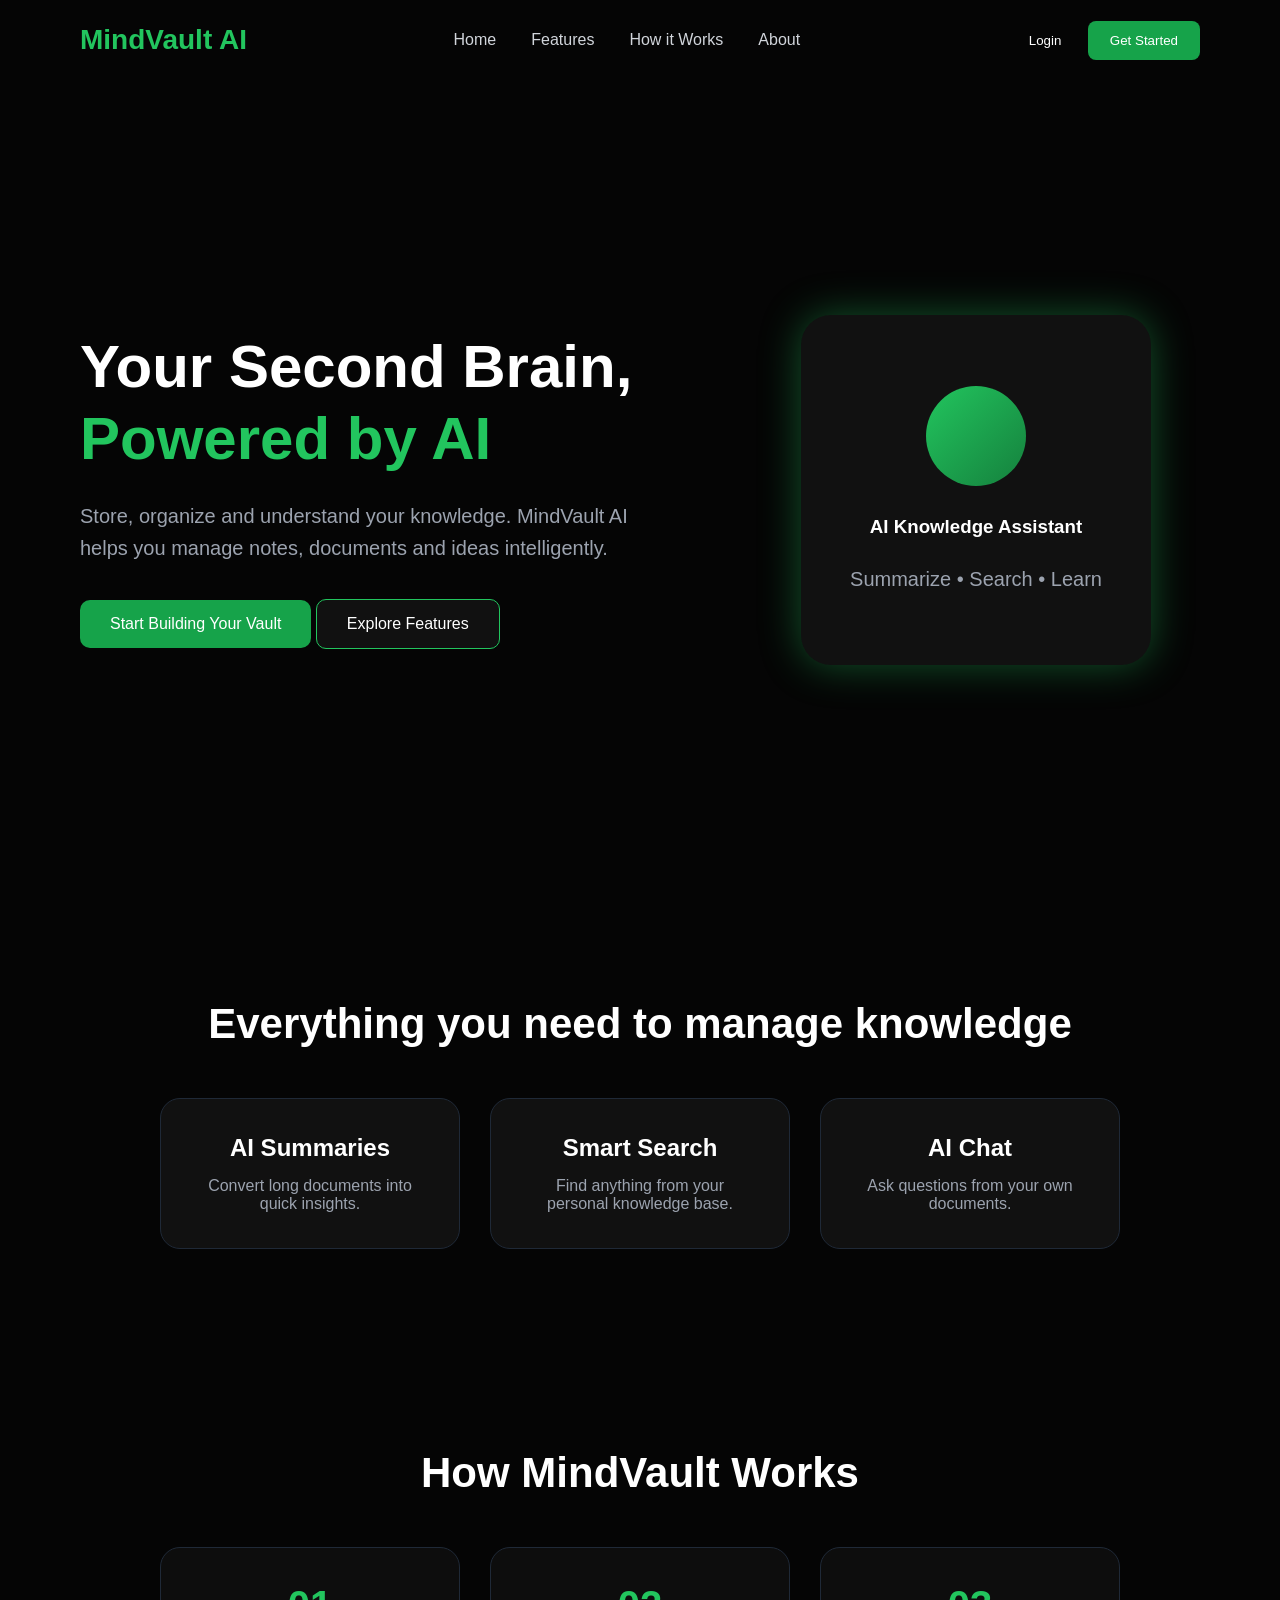
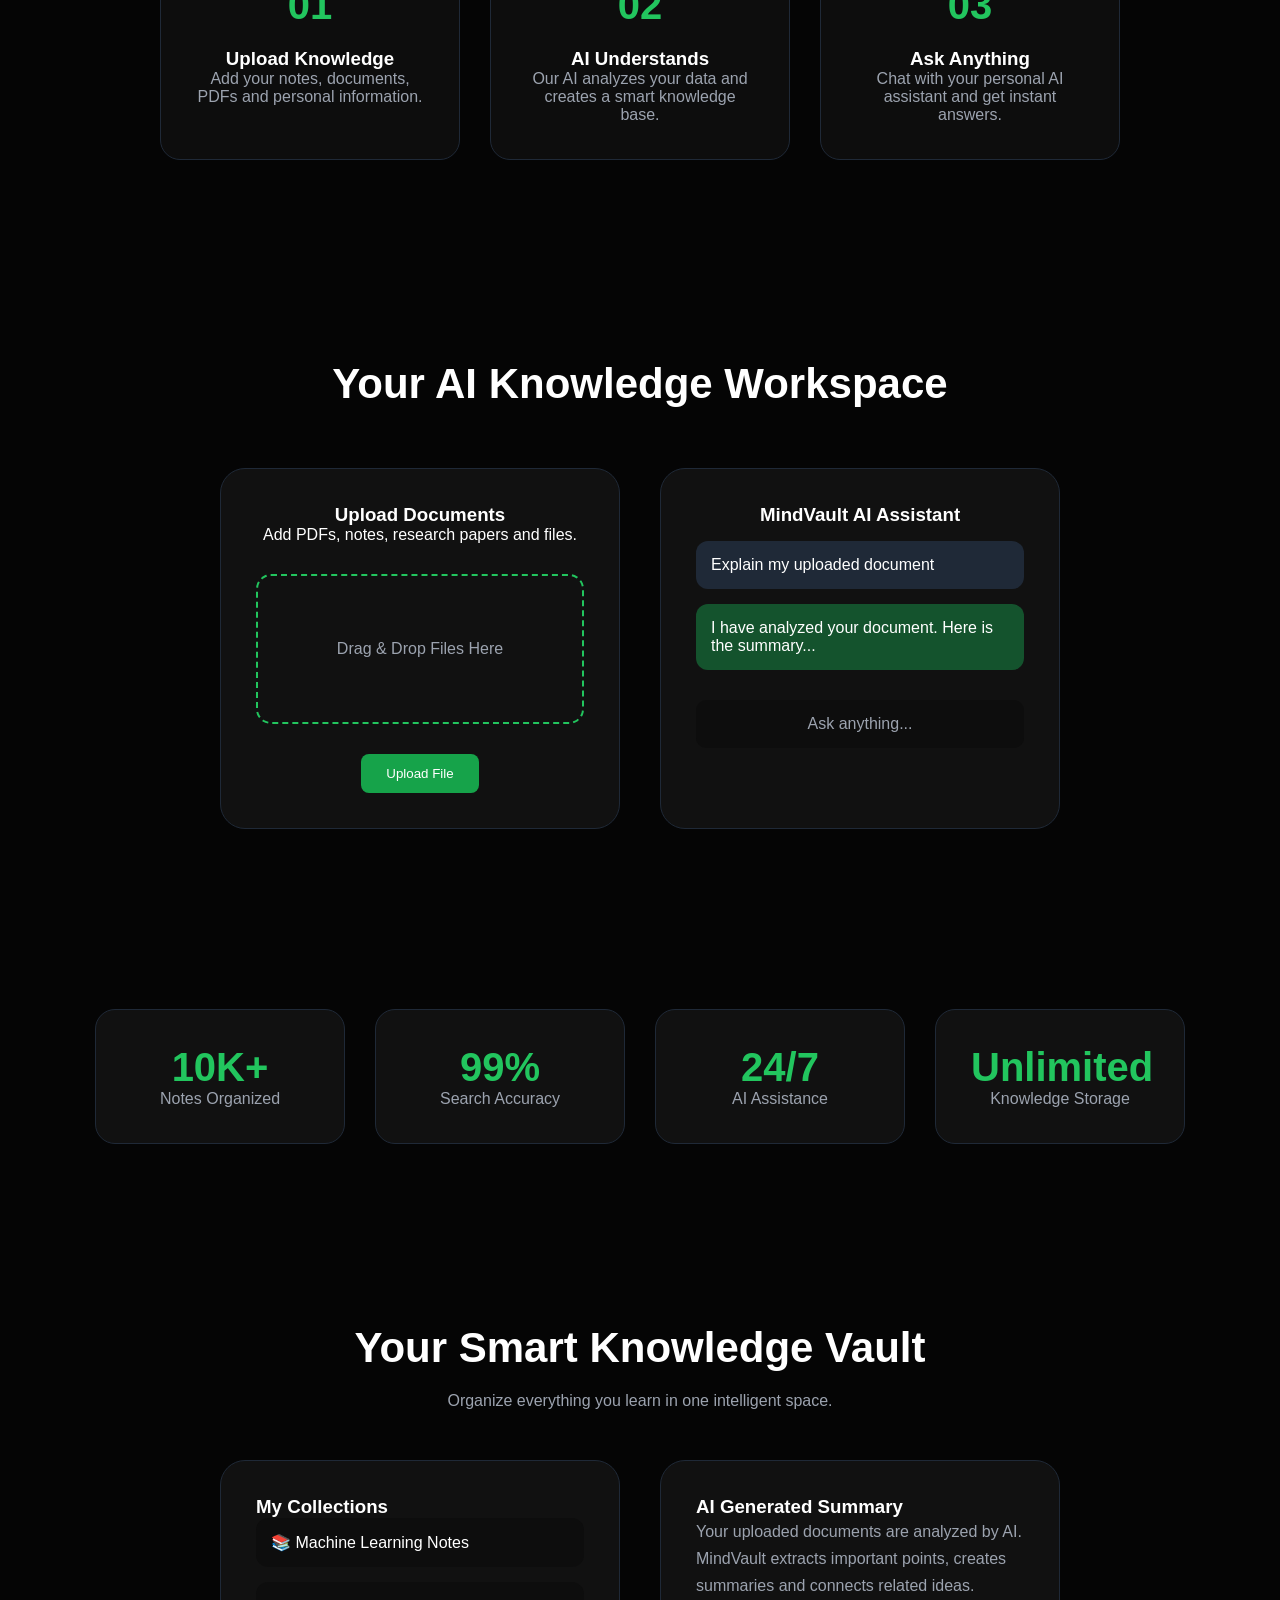
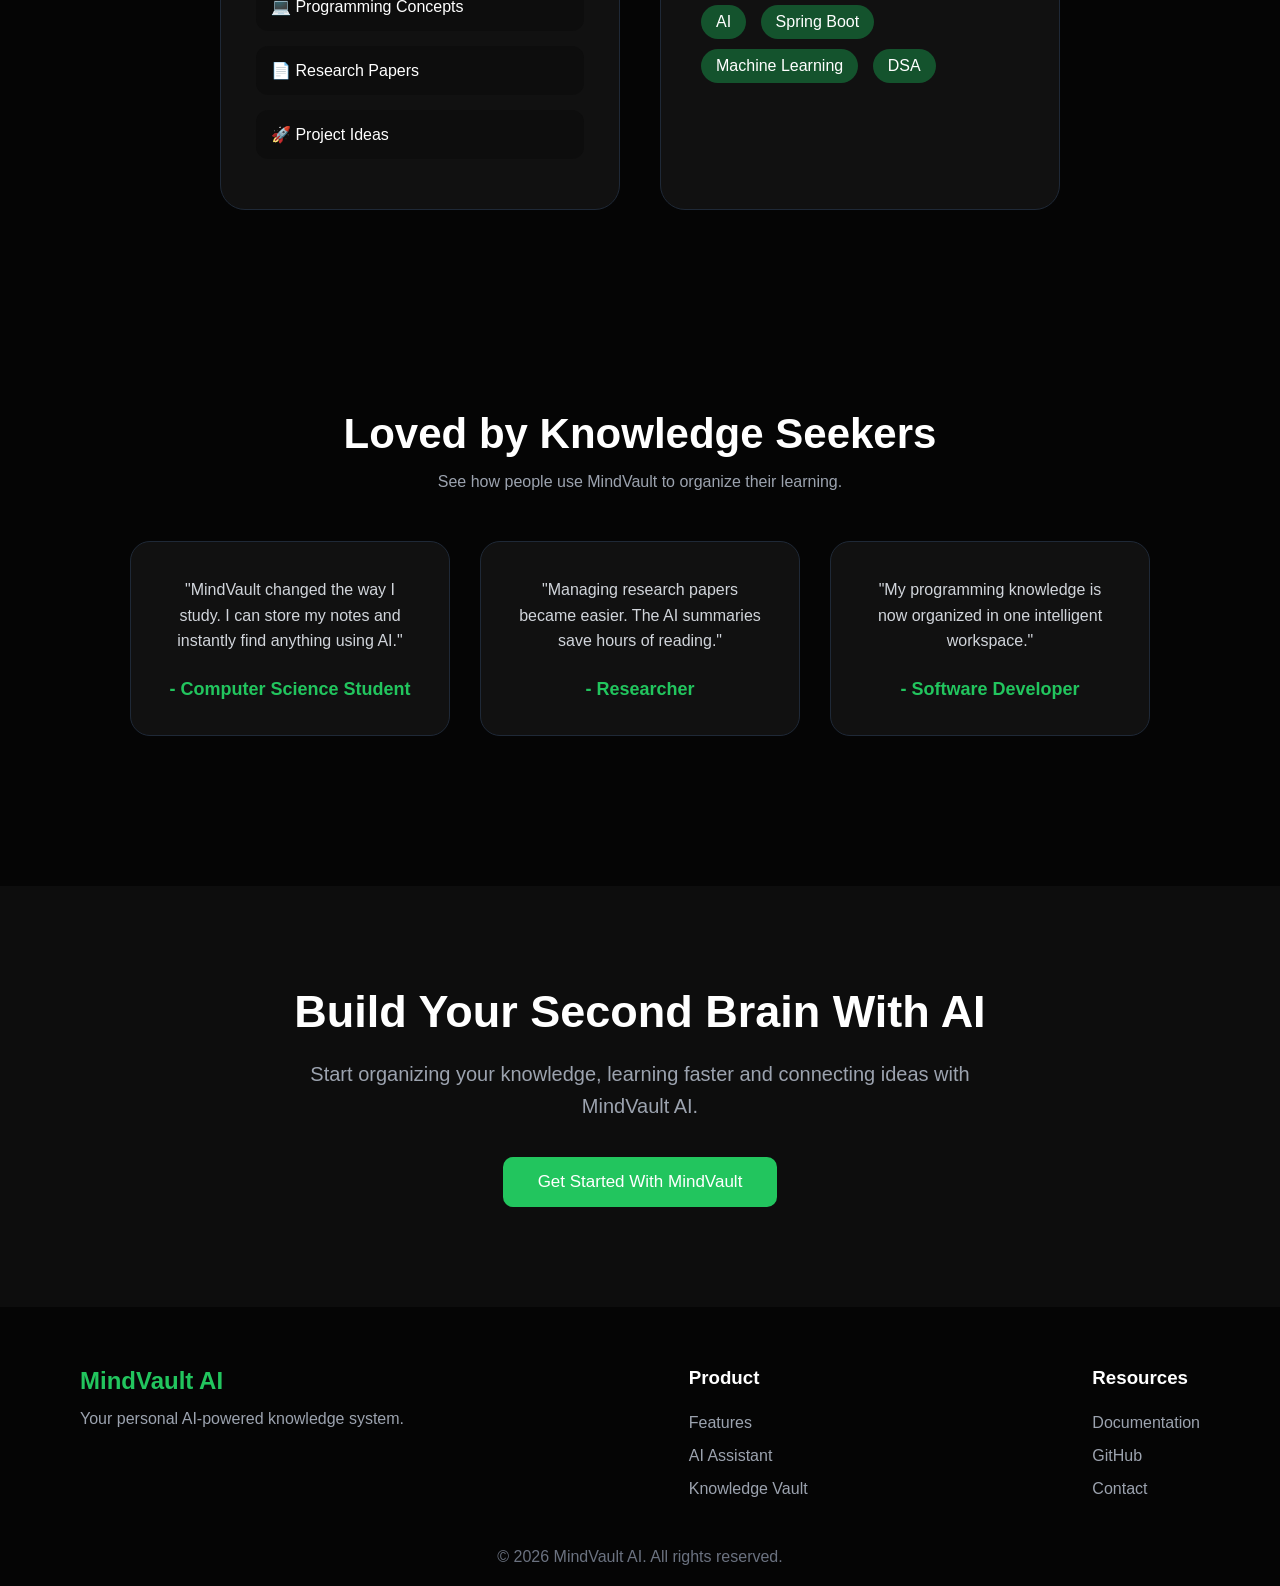
==== src/main/resources/static/index.html @ 2febda8e "created mindVault AI frontend landing page and authentication UI" ====
<!DOCTYPE html>
<html lang="en">

<head>
    <meta charset="UTF-8">
    <meta name="viewport" content="width=device-width, initial-scale=1.0">

    <title>MindVault AI</title>

    <link rel="stylesheet" href="style.css">
</head>


<body>


<!-- Navbar -->

<nav class="navbar">

    <div class="logo">
        MindVault AI
    </div>


    <div class="nav-links">

        <a href="#">Home</a>
        <a href="#">Features</a>
        <a href="#">How it Works</a>
        <a href="#">About</a>

    </div>


    <div class="nav-buttons">

        <button class="login-btn">
            Login
        </button>

        <a href="login.html">
            <button class="signup-btn">
                Get Started
            </button>
        </a>

    </div>


</nav>



<!-- Hero Section -->


<section class="hero">


    <div class="hero-content">


        <h1>
            Your Second Brain,
            <span>Powered by AI</span>
        </h1>


        <p>
            Store, organize and understand your knowledge.
            MindVault AI helps you manage notes, documents
            and ideas intelligently.
        </p>



        <div class="hero-buttons">


            <button class="primary-btn">
                Start Building Your Vault
            </button>


            <button class="secondary-btn">
                Explore Features
            </button>


        </div>


    </div>




    <div class="hero-image">


        <div class="ai-card">


            <div class="circle"></div>


            <h3>
                AI Knowledge Assistant
            </h3>


            <p>
                Summarize • Search • Learn
            </p>



        </div>


    </div>



</section>





<!-- Features Section -->


<section class="features">


    <h2>
        Everything you need to manage knowledge
    </h2>



    <div class="feature-container">


        <div class="feature-card">


            <h3>
                AI Summaries
            </h3>


            <p>
                Convert long documents into quick insights.
            </p>


        </div>




        <div class="feature-card">


            <h3>
                Smart Search
            </h3>


            <p>
                Find anything from your personal knowledge base.
            </p>


        </div>





        <div class="feature-card">


            <h3>
                AI Chat
            </h3>


            <p>
                Ask questions from your own documents.
            </p>


        </div>


    </div>



</section>






<!-- How It Works Section -->


<section class="how-it-works">


    <h2>
        How MindVault Works
    </h2>




    <div class="steps">


        <div class="step-card">


            <div class="step-number">
                01
            </div>


            <h3>
                Upload Knowledge
            </h3>


            <p>
                Add your notes, documents, PDFs and personal information.
            </p>


        </div>





        <div class="step-card">


            <div class="step-number">
                02
            </div>


            <h3>
                AI Understands
            </h3>


            <p>
                Our AI analyzes your data and creates a smart knowledge base.
            </p>


        </div>





        <div class="step-card">


            <div class="step-number">
                03
            </div>


            <h3>
                Ask Anything
            </h3>


            <p>
                Chat with your personal AI assistant and get instant answers.
            </p>


        </div>



    </div>



</section>







<!-- AI Workspace Section -->


<section class="workspace">


    <h2>
        Your AI Knowledge Workspace
    </h2>




    <div class="workspace-container">



        <!-- Upload Box -->


        <div class="upload-box">


            <h3>
                Upload Documents
            </h3>


            <p>
                Add PDFs, notes, research papers and files.
            </p>



            <div class="upload-area">

                Drag & Drop Files Here

            </div>




            <button>
                Upload File
            </button>



        </div>







        <!-- Chat Box -->


        <div class="chat-box">


            <h3>
                MindVault AI Assistant
            </h3>



            <div class="message user">

                Explain my uploaded document

            </div>





            <div class="message ai">

                I have analyzed your document.
                Here is the summary...

            </div>





            <div class="chat-input">

                Ask anything...

            </div>



        </div>




    </div>



</section>
<!-- Statistics Section -->

<section class="stats">


    <div class="stat-card">

        <h2>
            10K+
        </h2>

        <p>
            Notes Organized
        </p>

    </div>



    <div class="stat-card">

        <h2>
            99%
        </h2>

        <p>
            Search Accuracy
        </p>

    </div>



    <div class="stat-card">

        <h2>
            24/7
        </h2>

        <p>
            AI Assistance
        </p>

    </div>



    <div class="stat-card">

        <h2>
            Unlimited
        </h2>

        <p>
            Knowledge Storage
        </p>

    </div>


</section>
<!-- Knowledge Vault Section -->

<section class="vault-section">


    <h2>
        Your Smart Knowledge Vault
    </h2>


    <p class="vault-description">
        Organize everything you learn in one intelligent space.
    </p>



    <div class="vault-container">


        <div class="vault-sidebar">

            <h3>
                My Collections
            </h3>


            <div class="vault-item">
                📚 Machine Learning Notes
            </div>


            <div class="vault-item">
                💻 Programming Concepts
            </div>


            <div class="vault-item">
                📄 Research Papers
            </div>


            <div class="vault-item">
                🚀 Project Ideas
            </div>


        </div>




        <div class="vault-content">


            <h3>
                AI Generated Summary
            </h3>


            <p>
                Your uploaded documents are analyzed by AI.
                MindVault extracts important points,
                creates summaries and connects related ideas.
            </p>


            <div class="tags">

                <span>AI</span>
                <span>Spring Boot</span>
                <span>Machine Learning</span>
                <span>DSA</span>

            </div>


        </div>


    </div>


</section>
<!-- Testimonials Section -->

<section class="testimonials">


    <h2>
        Loved by Knowledge Seekers
    </h2>


    <p class="testimonial-subtitle">
        See how people use MindVault to organize their learning.
    </p>



    <div class="testimonial-container">



        <div class="testimonial-card">


            <p>
                "MindVault changed the way I study.
                I can store my notes and instantly find
                anything using AI."
            </p>


            <h3>
                - Computer Science Student
            </h3>


        </div>





        <div class="testimonial-card">


            <p>
                "Managing research papers became easier.
                The AI summaries save hours of reading."
            </p>


            <h3>
                - Researcher
            </h3>


        </div>





        <div class="testimonial-card">


            <p>
                "My programming knowledge is now organized
                in one intelligent workspace."
            </p>


            <h3>
                - Software Developer
            </h3>


        </div>



    </div>



</section>
<!-- Call To Action Section -->

<section class="cta">


    <h2>
        Build Your Second Brain With AI
    </h2>


    <p>
        Start organizing your knowledge,
        learning faster and connecting ideas
        with MindVault AI.
    </p>


    <button>
        Get Started With MindVault
    </button>


</section>





<!-- Footer -->

<footer>


    <div class="footer-container">


        <div class="footer-brand">

            <h2>
                MindVault AI
            </h2>

            <p>
                Your personal AI-powered knowledge system.
            </p>

        </div>




        <div class="footer-links">

            <h3>
                Product
            </h3>

            <a href="#">
                Features
            </a>

            <a href="#">
                AI Assistant
            </a>

            <a href="#">
                Knowledge Vault
            </a>

        </div>




        <div class="footer-links">

            <h3>
                Resources
            </h3>

            <a href="#">
                Documentation
            </a>

            <a href="#">
                GitHub
            </a>

            <a href="#">
                Contact
            </a>

        </div>



    </div>



    <div class="copyright">

        © 2026 MindVault AI. All rights reserved.

    </div>


</footer>






<script src="script.js"></script>


</body>

</html>
---- src/main/resources/static/style.css ----
*{
    margin:0;
    padding:0;
    box-sizing:border-box;
}


body{

    background:#050505;
    color:white;
    font-family:Arial, sans-serif;

}


/* Navbar */

.navbar{

    height:80px;
    display:flex;
    justify-content:space-between;
    align-items:center;
    padding:0 80px;

}


.logo{

    font-size:28px;
    font-weight:bold;
    color:#22c55e;

}


.nav-links{

    display:flex;
    gap:35px;

}


.nav-links a{

    color:#d1d5db;
    text-decoration:none;

}


.nav-links a:hover{

    color:#22c55e;

}


.nav-buttons button{

    padding:12px 22px;
    border-radius:8px;
    border:none;
    cursor:pointer;

}


.login-btn{

    background:transparent;
    color:white;

}


.signup-btn{

    background:#16a34a;
    color:white;

}



/* Hero Section */


.hero{

    min-height:calc(100vh - 80px);

    display:flex;
    align-items:center;
    justify-content:space-between;

    padding:0 80px;

}



.hero-content{

    width:50%;

}



.hero h1{

    font-size:60px;
    line-height:1.2;

}



.hero h1 span{

    color:#22c55e;

}



.hero p{

    margin-top:25px;
    font-size:20px;
    color:#9ca3af;
    line-height:1.6;

}



.hero-buttons{

    margin-top:35px;

}



.primary-btn,
.secondary-btn{

    padding:15px 30px;
    border-radius:10px;
    border:none;
    cursor:pointer;
    font-size:16px;

}


.primary-btn{

    background:#16a34a;
    color:white;

}


.secondary-btn{

    background:#111111;
    color:white;
    border:1px solid #22c55e;

}



/* AI Card */


.hero-image{

    width:40%;
    display:flex;
    justify-content:center;

}



.ai-card{

    height:350px;
    width:350px;

    background:#111111;

    border-radius:30px;

    display:flex;
    flex-direction:column;
    align-items:center;
    justify-content:center;

    box-shadow:
    0 0 40px rgba(34,197,94,0.4);

    animation:floating 3s ease-in-out infinite;

}



.circle{

    height:100px;
    width:100px;

    border-radius:50%;

    background:
    linear-gradient(
        135deg,
        #22c55e,
        #15803d
    );

    margin-bottom:30px;

}



.ai-card p{

    color:#9ca3af;

}



/* Animation */


@keyframes floating{

    0%{
        transform:translateY(0);
    }

    50%{
        transform:translateY(-20px);
    }

    100%{
        transform:translateY(0);
    }

}



/* Features */


.features{

    padding:100px 80px;
    text-align:center;

}



.features h2{

    font-size:42px;
    margin-bottom:50px;

}



.feature-container{

    display:flex;
    justify-content:center;
    gap:30px;

}



.feature-card{

    width:300px;

    padding:35px;

    background:#111111;

    border-radius:20px;

    border:1px solid #1f2937;

    transition:0.3s;

}



.feature-card:hover{

    transform:translateY(-10px);

    border-color:#22c55e;

}



.feature-card h3{

    font-size:24px;
    margin-bottom:15px;

}



.feature-card p{

    color:#9ca3af;

}



/* How It Works */


.how-it-works{

    padding:100px 80px;
    text-align:center;

}



.how-it-works h2{

    font-size:42px;
    margin-bottom:50px;

}



.steps{

    display:flex;
    justify-content:center;
    gap:30px;

}



.step-card{

    width:300px;

    padding:35px;

    background:#0d0d0d;

    border-radius:20px;

    border:1px solid #1f2937;

}



.step-number{

    font-size:40px;
    font-weight:bold;

    color:#22c55e;

    margin-bottom:20px;

}



.step-card p{

    color:#9ca3af;

}



/* AI Workspace */


.workspace{

    padding:100px 80px;
    text-align:center;

}



.workspace h2{

    font-size:42px;
    margin-bottom:60px;

}



.workspace-container{

    display:flex;
    justify-content:center;
    gap:40px;

}



.upload-box,
.chat-box{

    width:400px;

    padding:35px;

    background:#111111;

    border-radius:25px;

    border:1px solid #1f2937;

}



.upload-area{

    margin:30px 0;

    height:150px;

    border:2px dashed #22c55e;

    border-radius:15px;

    display:flex;
    align-items:center;
    justify-content:center;

    color:#9ca3af;

}



.upload-box button{

    padding:12px 25px;

    background:#16a34a;

    color:white;

    border:none;

    border-radius:8px;

}



.message{

    padding:15px;
    margin:15px 0;
    border-radius:12px;
    text-align:left;

}



.user{

    background:#1f2937;

}



.ai{

    background:#14532d;

}



.chat-input{

    margin-top:30px;

    padding:15px;

    background:#0d0d0d;

    border-radius:10px;

    color:#9ca3af;

}



/* Statistics */


.stats{

    padding:80px;

    display:flex;
    justify-content:center;
    gap:30px;

}



.stat-card{

    width:250px;

    padding:35px;

    background:#111111;

    border-radius:20px;

    text-align:center;

    border:1px solid #1f2937;

}



.stat-card h2{

    font-size:40px;

    color:#22c55e;

}



.stat-card p{

    color:#9ca3af;

}



/* Knowledge Vault */


.vault-section{

    padding:100px 80px;

    text-align:center;

}



.vault-section h2{

    font-size:42px;

}



.vault-description{

    color:#9ca3af;

    margin:20px 0 50px;

}



.vault-container{

    display:flex;
    justify-content:center;
    gap:40px;

}



.vault-sidebar,
.vault-content{

    width:400px;

    background:#111111;

    padding:35px;

    border-radius:25px;

    border:1px solid #1f2937;

    text-align:left;

}



.vault-item{

    background:#0d0d0d;

    padding:15px;

    margin-bottom:15px;

    border-radius:12px;

}



.vault-content p{

    color:#9ca3af;

    line-height:1.7;

}



.tags span{

    display:inline-block;

    background:#14532d;

    padding:8px 15px;

    border-radius:20px;

    margin:5px;

}
/* Testimonials Section */


.testimonials{

    padding:100px 80px;

    text-align:center;

}



.testimonials h2{

    font-size:42px;

    margin-bottom:15px;

}



.testimonial-subtitle{

    color:#9ca3af;

    margin-bottom:50px;

}



.testimonial-container{

    display:flex;

    justify-content:center;

    gap:30px;

}



.testimonial-card{

    width:320px;

    padding:35px;

    background:#111111;

    border-radius:20px;

    border:1px solid #1f2937;

    transition:0.3s;

}



.testimonial-card:hover{

    transform:translateY(-10px);

    border-color:#22c55e;

}



.testimonial-card p{

    color:#d1d5db;

    line-height:1.6;

    margin-bottom:25px;

}



.testimonial-card h3{

    color:#22c55e;

    font-size:18px;

}
/* CTA Section */


.cta{

    padding:100px 80px;

    text-align:center;

    background:#0d0d0d;

    margin-top:50px;

}



.cta h2{

    font-size:45px;

    margin-bottom:20px;

}



.cta p{

    color:#9ca3af;

    font-size:20px;

    max-width:700px;

    margin:auto;

    line-height:1.6;

}



.cta button{

    margin-top:35px;

    padding:15px 35px;

    border:none;

    border-radius:10px;

    background:#22c55e;

    color:white;

    font-size:17px;

    cursor:pointer;

}





/* Footer */


footer{

    padding:60px 80px 20px;

    background:#050505;

}



.footer-container{

    display:flex;

    justify-content:space-between;

}



.footer-brand h2{

    color:#22c55e;

}



.footer-brand p{

    color:#9ca3af;

    margin-top:15px;

}



.footer-links{

    display:flex;

    flex-direction:column;

    gap:15px;

}



.footer-links h3{

    margin-bottom:10px;

}



.footer-links a{

    color:#9ca3af;

    text-decoration:none;

}



.footer-links a:hover{

    color:#22c55e;

}



.copyright{

    text-align:center;

    margin-top:50px;

    color:#6b7280;

}
/* Authentication Pages */


.auth-container{

    min-height:100vh;

    display:flex;

    justify-content:center;

    align-items:center;

}



.auth-card{

    width:400px;

    padding:40px;

    background:#111111;

    border-radius:25px;

    border:1px solid #1f2937;

    text-align:center;

    box-shadow:
    0 0 40px rgba(34,197,94,0.2);

}



.auth-card h1{

    font-size:35px;

    margin-bottom:15px;

    color:#22c55e;

}



.auth-card p{

    color:#9ca3af;

    margin-bottom:30px;

}



.auth-card input{

    width:100%;

    padding:15px;

    margin-bottom:20px;

    background:#0d0d0d;

    border:1px solid #374151;

    border-radius:10px;

    color:white;

}



.auth-card button{

    width:100%;

    padding:15px;

    background:#22c55e;

    color:white;

    border:none;

    border-radius:10px;

    cursor:pointer;

    font-size:16px;

}



.auth-link{

    margin-top:25px;

}



.auth-link a{

    color:#22c55e;

    text-decoration:none;

}
/* Dashboard */


.dashboard{

    display:flex;

    min-height:100vh;

}



.sidebar{

    width:260px;

    background:#0d0d0d;

    padding:35px;

    border-right:1px solid #1f2937;

}



.sidebar h2{

    color:#22c55e;

    margin-bottom:40px;

}



.sidebar nav{

    display:flex;

    flex-direction:column;

    gap:20px;

}



.sidebar a{

    color:#d1d5db;

    text-decoration:none;

}



.sidebar a:hover{

    color:#22c55e;

}



.logout-btn{

    margin-top:50px;

    padding:12px;

    width:100%;

    background:#16a34a;

    color:white;

    border:none;

    border-radius:10px;

}





.dashboard-content{

    flex:1;

    padding:50px;

}



.dashboard-content h1{

    font-size:40px;

}



.dashboard-content p{

    color:#9ca3af;

}





.dashboard-cards{

    display:flex;

    gap:25px;

    margin-top:40px;

}



.dashboard-card{

    width:220px;

    padding:30px;

    background:#111111;

    border-radius:20px;

    border:1px solid #1f2937;

}



.dashboard-card h2{

    color:#22c55e;

    font-size:40px;

}





.recent-section,
.ai-suggestion{

    margin-top:50px;

    background:#111111;

    padding:30px;

    border-radius:20px;

    border:1px solid #1f2937;

}



.note{

    padding:15px;

    margin-top:15px;

    background:#0d0d0d;

    border-radius:10px;

}



.ai-suggestion p{

    margin-top:15px;

}
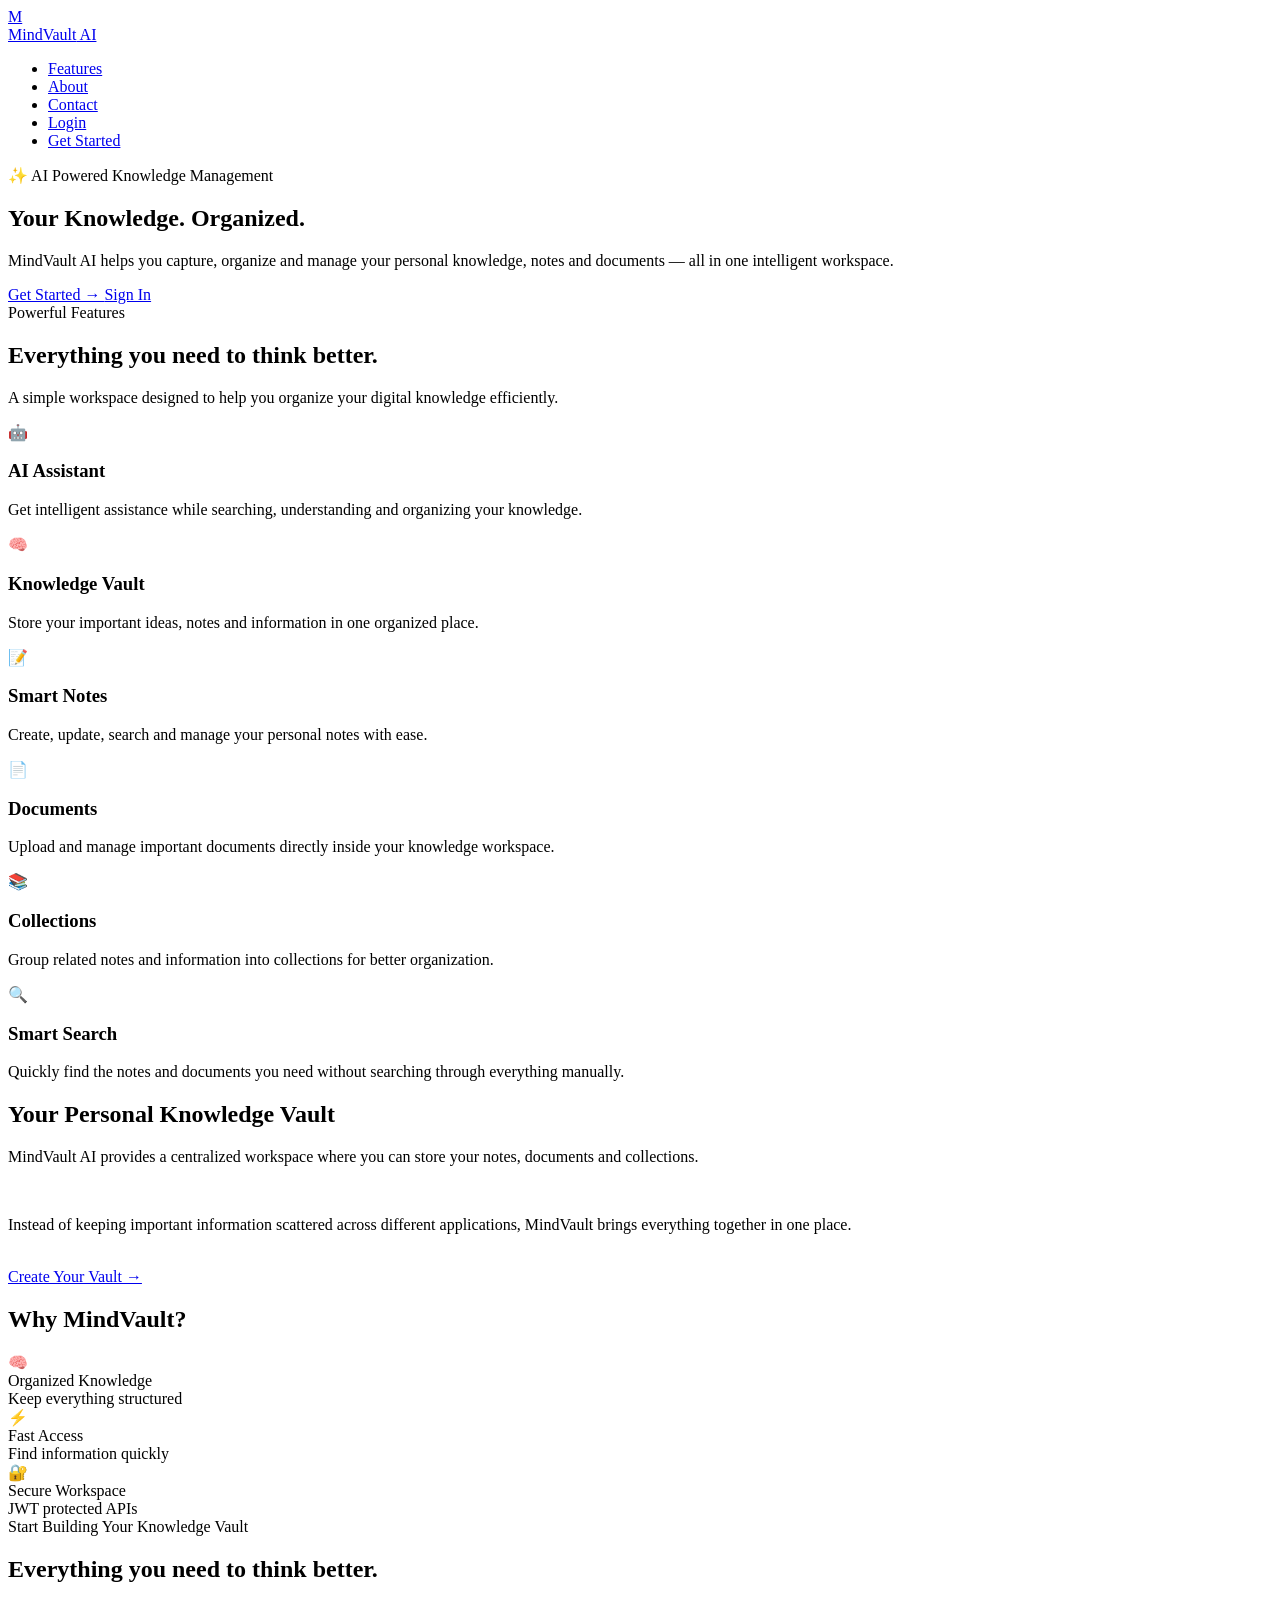
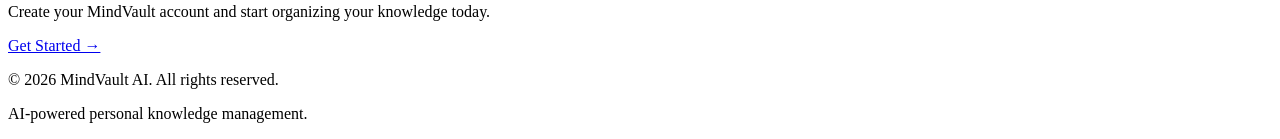
==== commit 88659f21: "feat: implement user authentication and frontend integration" ====
--- a/src/main/resources/static/index.html
+++ b/src/main/resources/static/index.html
@@ -3,762 +3,484 @@
 
 <head>
     <meta charset="UTF-8">
-    <meta name="viewport" content="width=device-width, initial-scale=1.0">
+
+    <meta name="viewport"
+          content="width=device-width, initial-scale=1.0">
+
+    <meta name="description"
+          content="MindVault AI - Your personal AI-powered knowledge management system">
 
     <title>MindVault AI</title>
 
-    <link rel="stylesheet" href="style.css">
+    <!-- IMPORTANT:
+         style.css is directly inside static folder -->
+    <link rel="stylesheet" href="/style.css">
 </head>
 
-
 <body>
 
-
-<!-- Navbar -->
-
-<nav class="navbar">
-
-    <div class="logo">
-        MindVault AI
+<!-- =====================================================
+     NAVBAR
+     ===================================================== -->
+
+<header class="navbar">
+
+    <a href="/" class="logo">
+        <div class="logo-icon">M</div>
+        <span>MindVault</span> AI
+    </a>
+
+    <nav>
+        <ul class="nav-links">
+
+            <li>
+                <a href="#features">Features</a>
+            </li>
+
+            <li>
+                <a href="#about">About</a>
+            </li>
+
+            <li>
+                <a href="#contact">Contact</a>
+            </li>
+
+            <li>
+                <a href="/login.html">Login</a>
+            </li>
+
+            <li>
+                <a href="/register.html"
+                   class="btn btn-primary">
+                    Get Started
+                </a>
+            </li>
+
+        </ul>
+    </nav>
+
+</header>
+
+
+<!-- =====================================================
+     HERO SECTION
+     ===================================================== -->
+
+<main>
+
+    <section class="hero">
+
+        <div class="container">
+
+            <div class="hero-content">
+
+                <div class="badge">
+                    ✨ AI Powered Knowledge Management
+                </div>
+
+                <h1>
+                    Your Knowledge.
+                    <span>Organized.</span>
+                </h1>
+
+                <p>
+                    MindVault AI helps you capture, organize and manage
+                    your personal knowledge, notes and documents —
+                    all in one intelligent workspace.
+                </p>
+
+                <div class="hero-buttons">
+
+                    <a href="/register.html"
+                       class="btn btn-primary">
+                        Get Started →
+                    </a>
+
+                    <a href="/login.html"
+                       class="btn btn-secondary">
+                        Sign In
+                    </a>
+
+                </div>
+
+            </div>
+
+        </div>
+
+    </section>
+
+
+    <!-- =====================================================
+         FEATURES
+         ===================================================== -->
+
+    <section class="section"
+             id="features">
+
+        <div class="container">
+
+            <div class="section-header">
+
+                <div class="badge">
+                    Powerful Features
+                </div>
+
+                <h2>
+                    Everything you need to
+                    <span class="text-green">
+                    think better.
+                </span>
+                </h2>
+
+                <p>
+                    A simple workspace designed to help you
+                    organize your digital knowledge efficiently.
+                </p>
+
+            </div>
+
+
+            <div class="features-grid">
+
+
+                <!-- AI ASSISTANT -->
+
+                <div class="feature-card">
+
+                    <div class="feature-icon">
+                        🤖
+                    </div>
+
+                    <h3>
+                        AI Assistant
+                    </h3>
+
+                    <p>
+                        Get intelligent assistance while searching,
+                        understanding and organizing your knowledge.
+                    </p>
+
+                </div>
+
+
+                <!-- KNOWLEDGE VAULT -->
+
+                <div class="feature-card">
+
+                    <div class="feature-icon">
+                        🧠
+                    </div>
+
+                    <h3>
+                        Knowledge Vault
+                    </h3>
+
+                    <p>
+                        Store your important ideas, notes and
+                        information in one organized place.
+                    </p>
+
+                </div>
+
+
+                <!-- NOTES -->
+
+                <div class="feature-card">
+
+                    <div class="feature-icon">
+                        📝
+                    </div>
+
+                    <h3>
+                        Smart Notes
+                    </h3>
+
+                    <p>
+                        Create, update, search and manage your
+                        personal notes with ease.
+                    </p>
+
+                </div>
+
+
+                <!-- DOCUMENTS -->
+
+                <div class="feature-card">
+
+                    <div class="feature-icon">
+                        📄
+                    </div>
+
+                    <h3>
+                        Documents
+                    </h3>
+
+                    <p>
+                        Upload and manage important documents
+                        directly inside your knowledge workspace.
+                    </p>
+
+                </div>
+
+
+                <!-- COLLECTIONS -->
+
+                <div class="feature-card">
+
+                    <div class="feature-icon">
+                        📚
+                    </div>
+
+                    <h3>
+                        Collections
+                    </h3>
+
+                    <p>
+                        Group related notes and information into
+                        collections for better organization.
+                    </p>
+
+                </div>
+
+
+                <!-- SEARCH -->
+
+                <div class="feature-card">
+
+                    <div class="feature-icon">
+                        🔍
+                    </div>
+
+                    <h3>
+                        Smart Search
+                    </h3>
+
+                    <p>
+                        Quickly find the notes and documents you
+                        need without searching through everything manually.
+                    </p>
+
+                </div>
+
+            </div>
+
+        </div>
+
+    </section>
+
+
+    <!-- =====================================================
+         ABOUT
+         ===================================================== -->
+
+    <section class="section"
+             id="about">
+
+        <div class="container">
+
+            <div class="content-grid">
+
+                <div class="panel">
+
+                    <div class="panel-header">
+                        <h2>
+                            Your Personal Knowledge Vault
+                        </h2>
+                    </div>
+
+                    <p class="text-muted">
+                        MindVault AI provides a centralized workspace
+                        where you can store your notes, documents and
+                        collections.
+                    </p>
+
+                    <br>
+
+                    <p class="text-muted">
+                        Instead of keeping important information scattered
+                        across different applications, MindVault brings
+                        everything together in one place.
+                    </p>
+
+                    <br>
+
+                    <a href="/register.html"
+                       class="btn btn-primary">
+                        Create Your Vault →
+                    </a>
+
+                </div>
+
+
+                <div class="panel">
+
+                    <div class="panel-header">
+
+                        <h2>
+                            Why MindVault?
+                        </h2>
+
+                    </div>
+
+                    <div class="documents-list">
+
+                        <div class="document-item">
+
+                            <div class="document-info">
+
+                                <div class="document-icon">
+                                    🧠
+                                </div>
+
+                                <div>
+                                    <div class="document-name">
+                                        Organized Knowledge
+                                    </div>
+
+                                    <div class="document-meta">
+                                        Keep everything structured
+                                    </div>
+                                </div>
+
+                            </div>
+
+                        </div>
+
+
+                        <div class="document-item">
+
+                            <div class="document-info">
+
+                                <div class="document-icon">
+                                    ⚡
+                                </div>
+
+                                <div>
+                                    <div class="document-name">
+                                        Fast Access
+                                    </div>
+
+                                    <div class="document-meta">
+                                        Find information quickly
+                                    </div>
+                                </div>
+
+                            </div>
+
+                        </div>
+
+
+                        <div class="document-item">
+
+                            <div class="document-info">
+
+                                <div class="document-icon">
+                                    🔐
+                                </div>
+
+                                <div>
+                                    <div class="document-name">
+                                        Secure Workspace
+                                    </div>
+
+                                    <div class="document-meta">
+                                        JWT protected APIs
+                                    </div>
+                                </div>
+
+                            </div>
+
+                        </div>
+
+                    </div>
+
+                </div>
+
+            </div>
+
+        </div>
+
+    </section>
+
+
+    <!-- =====================================================
+         CALL TO ACTION
+         ===================================================== -->
+
+    <section class="section">
+
+        <div class="container">
+
+            <div class="panel text-center">
+
+                <div class="badge">
+                    Start Building Your Knowledge Vault
+                </div>
+
+                <h2>
+                    Everything you need to
+                    <span class="text-green">
+                    think better.
+                </span>
+                </h2>
+
+                <p class="text-muted mt-1">
+                    Create your MindVault account and start
+                    organizing your knowledge today.
+                </p>
+
+                <div class="mt-2">
+
+                    <a href="/register.html"
+                       class="btn btn-primary">
+                        Get Started →
+                    </a>
+
+                </div>
+
+            </div>
+
+        </div>
+
+    </section>
+
+</main>
+
+
+<!-- =====================================================
+     FOOTER
+     ===================================================== -->
+
+<footer class="footer"
+        id="contact">
+
+    <div class="container">
+
+        <p>
+            © 2026
+            <span>MindVault AI</span>.
+            All rights reserved.
+        </p>
+
+        <p class="mt-1">
+            AI-powered personal knowledge management.
+        </p>
+
     </div>
 
-
-    <div class="nav-links">
-
-        <a href="#">Home</a>
-        <a href="#">Features</a>
-        <a href="#">How it Works</a>
-        <a href="#">About</a>
-
-    </div>
-
-
-    <div class="nav-buttons">
-
-        <button class="login-btn">
-            Login
-        </button>
-
-        <a href="login.html">
-            <button class="signup-btn">
-                Get Started
-            </button>
-        </a>
-
-    </div>
-
-
-</nav>
-
-
-
-<!-- Hero Section -->
-
-
-<section class="hero">
-
-
-    <div class="hero-content">
-
-
-        <h1>
-            Your Second Brain,
-            <span>Powered by AI</span>
-        </h1>
-
-
-        <p>
-            Store, organize and understand your knowledge.
-            MindVault AI helps you manage notes, documents
-            and ideas intelligently.
-        </p>
-
-
-
-        <div class="hero-buttons">
-
-
-            <button class="primary-btn">
-                Start Building Your Vault
-            </button>
-
-
-            <button class="secondary-btn">
-                Explore Features
-            </button>
-
-
-        </div>
-
-
-    </div>
-
-
-
-
-    <div class="hero-image">
-
-
-        <div class="ai-card">
-
-
-            <div class="circle"></div>
-
-
-            <h3>
-                AI Knowledge Assistant
-            </h3>
-
-
-            <p>
-                Summarize • Search • Learn
-            </p>
-
-
-
-        </div>
-
-
-    </div>
-
-
-
-</section>
-
-
-
-
-
-<!-- Features Section -->
-
-
-<section class="features">
-
-
-    <h2>
-        Everything you need to manage knowledge
-    </h2>
-
-
-
-    <div class="feature-container">
-
-
-        <div class="feature-card">
-
-
-            <h3>
-                AI Summaries
-            </h3>
-
-
-            <p>
-                Convert long documents into quick insights.
-            </p>
-
-
-        </div>
-
-
-
-
-        <div class="feature-card">
-
-
-            <h3>
-                Smart Search
-            </h3>
-
-
-            <p>
-                Find anything from your personal knowledge base.
-            </p>
-
-
-        </div>
-
-
-
-
-
-        <div class="feature-card">
-
-
-            <h3>
-                AI Chat
-            </h3>
-
-
-            <p>
-                Ask questions from your own documents.
-            </p>
-
-
-        </div>
-
-
-    </div>
-
-
-
-</section>
-
-
-
-
-
-
-<!-- How It Works Section -->
-
-
-<section class="how-it-works">
-
-
-    <h2>
-        How MindVault Works
-    </h2>
-
-
-
-
-    <div class="steps">
-
-
-        <div class="step-card">
-
-
-            <div class="step-number">
-                01
-            </div>
-
-
-            <h3>
-                Upload Knowledge
-            </h3>
-
-
-            <p>
-                Add your notes, documents, PDFs and personal information.
-            </p>
-
-
-        </div>
-
-
-
-
-
-        <div class="step-card">
-
-
-            <div class="step-number">
-                02
-            </div>
-
-
-            <h3>
-                AI Understands
-            </h3>
-
-
-            <p>
-                Our AI analyzes your data and creates a smart knowledge base.
-            </p>
-
-
-        </div>
-
-
-
-
-
-        <div class="step-card">
-
-
-            <div class="step-number">
-                03
-            </div>
-
-
-            <h3>
-                Ask Anything
-            </h3>
-
-
-            <p>
-                Chat with your personal AI assistant and get instant answers.
-            </p>
-
-
-        </div>
-
-
-
-    </div>
-
-
-
-</section>
-
-
-
-
-
-
-
-<!-- AI Workspace Section -->
-
-
-<section class="workspace">
-
-
-    <h2>
-        Your AI Knowledge Workspace
-    </h2>
-
-
-
-
-    <div class="workspace-container">
-
-
-
-        <!-- Upload Box -->
-
-
-        <div class="upload-box">
-
-
-            <h3>
-                Upload Documents
-            </h3>
-
-
-            <p>
-                Add PDFs, notes, research papers and files.
-            </p>
-
-
-
-            <div class="upload-area">
-
-                Drag & Drop Files Here
-
-            </div>
-
-
-
-
-            <button>
-                Upload File
-            </button>
-
-
-
-        </div>
-
-
-
-
-
-
-
-        <!-- Chat Box -->
-
-
-        <div class="chat-box">
-
-
-            <h3>
-                MindVault AI Assistant
-            </h3>
-
-
-
-            <div class="message user">
-
-                Explain my uploaded document
-
-            </div>
-
-
-
-
-
-            <div class="message ai">
-
-                I have analyzed your document.
-                Here is the summary...
-
-            </div>
-
-
-
-
-
-            <div class="chat-input">
-
-                Ask anything...
-
-            </div>
-
-
-
-        </div>
-
-
-
-
-    </div>
-
-
-
-</section>
-<!-- Statistics Section -->
-
-<section class="stats">
-
-
-    <div class="stat-card">
-
-        <h2>
-            10K+
-        </h2>
-
-        <p>
-            Notes Organized
-        </p>
-
-    </div>
-
-
-
-    <div class="stat-card">
-
-        <h2>
-            99%
-        </h2>
-
-        <p>
-            Search Accuracy
-        </p>
-
-    </div>
-
-
-
-    <div class="stat-card">
-
-        <h2>
-            24/7
-        </h2>
-
-        <p>
-            AI Assistance
-        </p>
-
-    </div>
-
-
-
-    <div class="stat-card">
-
-        <h2>
-            Unlimited
-        </h2>
-
-        <p>
-            Knowledge Storage
-        </p>
-
-    </div>
-
-
-</section>
-<!-- Knowledge Vault Section -->
-
-<section class="vault-section">
-
-
-    <h2>
-        Your Smart Knowledge Vault
-    </h2>
-
-
-    <p class="vault-description">
-        Organize everything you learn in one intelligent space.
-    </p>
-
-
-
-    <div class="vault-container">
-
-
-        <div class="vault-sidebar">
-
-            <h3>
-                My Collections
-            </h3>
-
-
-            <div class="vault-item">
-                📚 Machine Learning Notes
-            </div>
-
-
-            <div class="vault-item">
-                💻 Programming Concepts
-            </div>
-
-
-            <div class="vault-item">
-                📄 Research Papers
-            </div>
-
-
-            <div class="vault-item">
-                🚀 Project Ideas
-            </div>
-
-
-        </div>
-
-
-
-
-        <div class="vault-content">
-
-
-            <h3>
-                AI Generated Summary
-            </h3>
-
-
-            <p>
-                Your uploaded documents are analyzed by AI.
-                MindVault extracts important points,
-                creates summaries and connects related ideas.
-            </p>
-
-
-            <div class="tags">
-
-                <span>AI</span>
-                <span>Spring Boot</span>
-                <span>Machine Learning</span>
-                <span>DSA</span>
-
-            </div>
-
-
-        </div>
-
-
-    </div>
-
-
-</section>
-<!-- Testimonials Section -->
-
-<section class="testimonials">
-
-
-    <h2>
-        Loved by Knowledge Seekers
-    </h2>
-
-
-    <p class="testimonial-subtitle">
-        See how people use MindVault to organize their learning.
-    </p>
-
-
-
-    <div class="testimonial-container">
-
-
-
-        <div class="testimonial-card">
-
-
-            <p>
-                "MindVault changed the way I study.
-                I can store my notes and instantly find
-                anything using AI."
-            </p>
-
-
-            <h3>
-                - Computer Science Student
-            </h3>
-
-
-        </div>
-
-
-
-
-
-        <div class="testimonial-card">
-
-
-            <p>
-                "Managing research papers became easier.
-                The AI summaries save hours of reading."
-            </p>
-
-
-            <h3>
-                - Researcher
-            </h3>
-
-
-        </div>
-
-
-
-
-
-        <div class="testimonial-card">
-
-
-            <p>
-                "My programming knowledge is now organized
-                in one intelligent workspace."
-            </p>
-
-
-            <h3>
-                - Software Developer
-            </h3>
-
-
-        </div>
-
-
-
-    </div>
-
-
-
-</section>
-<!-- Call To Action Section -->
-
-<section class="cta">
-
-
-    <h2>
-        Build Your Second Brain With AI
-    </h2>
-
-
-    <p>
-        Start organizing your knowledge,
-        learning faster and connecting ideas
-        with MindVault AI.
-    </p>
-
-
-    <button>
-        Get Started With MindVault
-    </button>
-
-
-</section>
-
-
-
-
-
-<!-- Footer -->
-
-<footer>
-
-
-    <div class="footer-container">
-
-
-        <div class="footer-brand">
-
-            <h2>
-                MindVault AI
-            </h2>
-
-            <p>
-                Your personal AI-powered knowledge system.
-            </p>
-
-        </div>
-
-
-
-
-        <div class="footer-links">
-
-            <h3>
-                Product
-            </h3>
-
-            <a href="#">
-                Features
-            </a>
-
-            <a href="#">
-                AI Assistant
-            </a>
-
-            <a href="#">
-                Knowledge Vault
-            </a>
-
-        </div>
-
-
-
-
-        <div class="footer-links">
-
-            <h3>
-                Resources
-            </h3>
-
-            <a href="#">
-                Documentation
-            </a>
-
-            <a href="#">
-                GitHub
-            </a>
-
-            <a href="#">
-                Contact
-            </a>
-
-        </div>
-
-
-
-    </div>
-
-
-
-    <div class="copyright">
-
-        © 2026 MindVault AI. All rights reserved.
-
-    </div>
-
-
 </footer>
 
 
-
-
-
-
-<script src="script.js"></script>
-
+<!-- =====================================================
+     JAVASCRIPT
+
+     IMPORTANT:
+     script.js is directly inside static folder
+     ===================================================== -->
+
+<script src="/script.js"></script>
 
 </body>
 
-</html>+</html>
+
